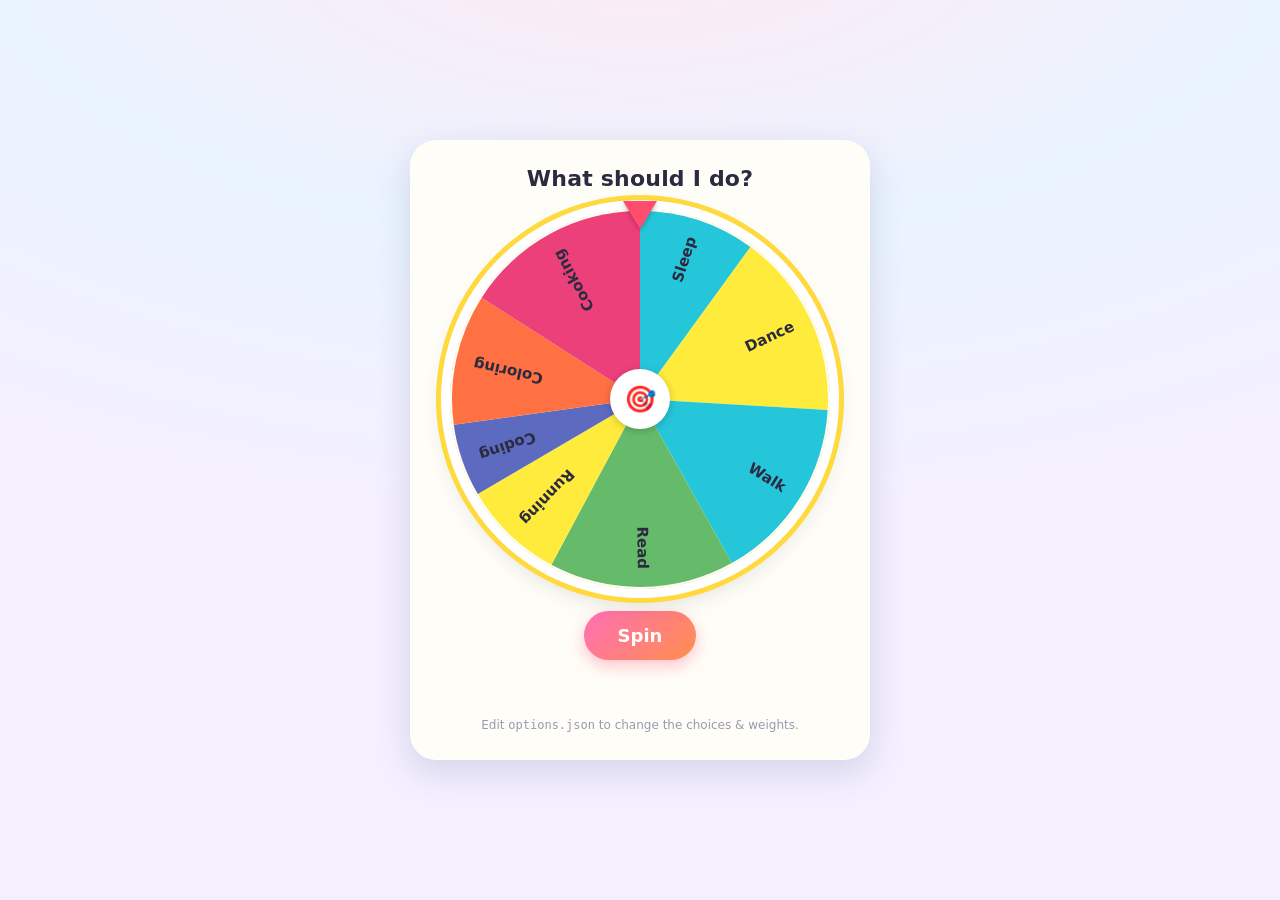
==== spinwheel/index.html @ aeafb0be "feat(spinwheel): Add configurable weighted spin wheel Random crypto-based stop (not riggable), per-o" ====
<!DOCTYPE html>
<html lang="en">
<head>
<meta charset="utf-8" />
<meta name="viewport" content="width=device-width, initial-scale=1" />
<title>Spin the Wheel</title>
<style>
  :root { --card: #fffdf7; --ink: #2b2b40; }
  * { box-sizing: border-box; }
  html, body { height: 100%; margin: 0; }
  body {
    font-family: ui-rounded, "SF Pro Rounded", "Segoe UI", system-ui, sans-serif;
    background: radial-gradient(1200px 600px at 50% -10%, #ffe9f3 0%, #eaf4ff 55%, #f4f0ff 100%);
    color: var(--ink);
    display: flex; align-items: center; justify-content: center;
    padding: 24px;
  }
  .card {
    width: min(94vw, 460px);
    background: var(--card);
    border-radius: 26px;
    padding: 24px 24px 28px;
    box-shadow: 0 12px 34px rgba(80, 80, 140, 0.18);
    text-align: center;
  }
  h1 { font-size: 22px; margin: 2px 0 18px; letter-spacing: .2px; }
  .wheel-wrap { position: relative; margin: 0 auto; }
  .pointer {
    position: absolute; top: -8px; left: 50%; transform: translateX(-50%);
    width: 0; height: 0; z-index: 3;
    border-left: 17px solid transparent; border-right: 17px solid transparent;
    border-top: 28px solid #ff4d6d;
    filter: drop-shadow(0 2px 2px rgba(0,0,0,.25));
  }
  #wheel { border-radius: 50%; box-shadow: 0 0 0 9px #fff, 0 0 0 14px #ffd93d, 0 10px 28px rgba(0,0,0,.18); }
  .hub {
    position: absolute; top: 50%; left: 50%; width: 60px; height: 60px;
    transform: translate(-50%, -50%); background: #fff; border-radius: 50%; z-index: 2;
    box-shadow: 0 2px 8px rgba(0,0,0,.2); display: flex; align-items: center; justify-content: center; font-size: 26px;
  }
  button {
    margin-top: 22px; border: 0; cursor: pointer; font: inherit; font-weight: 700; font-size: 18px; color: #fff;
    padding: 14px 34px; border-radius: 999px; background: linear-gradient(135deg, #ff6fb5, #ff8f4d);
    box-shadow: 0 6px 16px rgba(255, 110, 140, .4); transition: transform .08s ease, filter .2s ease;
  }
  button:hover { filter: brightness(1.05); }
  button:active { transform: scale(.96); }
  button:disabled { filter: grayscale(.4) brightness(.95); cursor: default; box-shadow: none; }
  .result { margin-top: 18px; min-height: 30px; font-size: 20px; font-weight: 700; }
  .result span { color: #ff4d6d; }
  .note { margin-top: 10px; font-size: 12px; color: #9a9ab0; }
  .note.warn { color: #e67700; font-weight: 600; }
</style>
</head>
<body>
  <div class="card">
    <h1 id="title">Spin the Wheel</h1>
    <div class="wheel-wrap" id="wrap">
      <div class="pointer"></div>
      <canvas id="wheel"></canvas>
      <div class="hub">🎯</div>
    </div>
    <button id="spin">Spin</button>
    <div class="result" id="result"></div>
    <div class="note" id="note">Edit <code>options.json</code> to change the choices &amp; weights.</div>
  </div>

<script>
(function () {
  "use strict";

  // ─── CONFIG — tweak here. Labels/weights/title live in options.json ───
  const CONFIG = {
    wheelSize: 380,
    spinSeconds: 5,
    minTurns: 5,
    colorMinDistance: 100,   // adjacent slices must differ by at least this (perceptual)
    palette: ["#FF5252","#FFB300","#FFEB3B","#66BB6A","#26C6DA","#42A5F5",
              "#5C6BC0","#AB47BC","#EC407A","#FF7043","#9CCC65","#26A69A"]
  };
  const DEFAULT = { title: "Spin the Wheel", options: { A:null,B:null,C:null,D:null,E:null,F:null } };

  const canvas = document.getElementById("wheel");
  const ctx = canvas.getContext("2d");
  const spinBtn = document.getElementById("spin");
  const resultEl = document.getElementById("result");
  const titleEl = document.getElementById("title");
  const noteEl = document.getElementById("note");
  const wrap = document.getElementById("wrap");

  const SIZE = CONFIG.wheelSize, R = SIZE / 2;
  canvas.width = SIZE; canvas.height = SIZE;
  canvas.style.width = SIZE + "px"; canvas.style.height = SIZE + "px";
  wrap.style.width = SIZE + "px"; wrap.style.height = SIZE + "px";

  let segments = [];   // [{label, color, startDeg, sizeDeg}]
  let rotation = 0;
  let spinning = false;

  function secureRandom() {
    const b = new Uint32Array(1); crypto.getRandomValues(b); return b[0] / 4294967296;
  }

  // ── parse options.json into [{label, weight|null}] (schema A: object map; also accepts arrays) ──
  function parseOptions(raw) {
    const out = [];
    const clampW = v => (typeof v === "number" && isFinite(v)) ? Math.max(0, Math.min(100, v)) : null;
    if (Array.isArray(raw)) {
      raw.forEach(it => {
        if (typeof it === "string") out.push({ label: it, weight: null });
        else if (it && typeof it === "object") out.push({ label: String(it.label), weight: clampW(it.weight) });
      });
    } else if (raw && typeof raw === "object") {
      Object.keys(raw).forEach(k => out.push({ label: k, weight: clampW(raw[k]) }));
    }
    return out;
  }

  // ── the weighting model ──
  // equal share E = 100/N. A weight w keeps w% of E; freed space is pooled and
  // split equally among the null options. No nulls → normalize weighted slices to fill.
  function computeShares(entries) {
    const N = entries.length, E = 100 / N;
    const nulls = [];
    let freed = 0, over = false;
    const pct = entries.map((e) => {
      if (e.weight == null) { nulls.push(e); return null; }
      const slice = (e.weight / 100) * E;
      freed += E - slice;
      return slice;
    });
    if (nulls.length) {
      const add = freed / nulls.length;
      entries.forEach((e, i) => { if (pct[i] == null) pct[i] = E + add; });
    } else {
      const sum = pct.reduce((a, b) => a + b, 0);
      if (sum > 0) for (let i = 0; i < pct.length; i++) pct[i] = pct[i] / sum * 100;
      else for (let i = 0; i < pct.length; i++) pct[i] = E;   // all zero → equal
    }
    return pct; // percentages, sum ~100
  }

  // ── colors: random, but each adjacent (incl wrap) differs perceptually ──
  function hexToRgb(h){ h=h.replace("#",""); return [parseInt(h.slice(0,2),16),parseInt(h.slice(2,4),16),parseInt(h.slice(4,6),16)]; }
  function colorDist(a, b){ // redmean perceptual distance
    const rm=(a[0]+b[0])/2, dr=a[0]-b[0], dg=a[1]-b[1], db=a[2]-b[2];
    return Math.sqrt((2+rm/256)*dr*dr + 4*dg*dg + (2+(255-rm)/256)*db*db);
  }
  function assignColors(n) {
    const pal = CONFIG.palette.map(h => ({ hex: h, rgb: hexToRgb(h) }));
    const out = [];
    for (let i = 0; i < n; i++) {
      const neighbors = [];
      if (i > 0) neighbors.push(out[i - 1]);
      if (i === n - 1 && n > 1) neighbors.push(out[0]);     // wrap: last touches first
      const scored = pal.map(c => ({
        c, d: neighbors.length ? Math.min.apply(null, neighbors.map(nb => colorDist(c.rgb, nb.rgb))) : Infinity
      }));
      const ok = scored.filter(s => s.d >= CONFIG.colorMinDistance);
      let pick;
      if (ok.length) pick = ok[Math.floor(secureRandom() * ok.length)].c;   // random among distinct-enough
      else { scored.sort((a, b) => b.d - a.d); pick = scored[0].c; }         // fallback: most distinct
      out.push(pick);
    }
    return out.map(c => c.hex);
  }

  function build(entries, title) {
    const pct = computeShares(entries);
    const colors = assignColors(entries.length);
    let cum = 0;
    segments = entries.map((e, i) => {
      const sizeDeg = pct[i] / 100 * 360;
      const s = { label: e.label, color: colors[i], startDeg: cum, sizeDeg: sizeDeg };
      cum += sizeDeg;
      return s;
    }).filter(s => s.sizeDeg > 0.0001);   // hide 0% slices
    if (title) { titleEl.textContent = title; document.title = title; }
    draw();
  }

  function draw() {
    ctx.clearRect(0, 0, SIZE, SIZE);
    segments.forEach(s => {
      const start = -Math.PI / 2 + s.startDeg * Math.PI / 180;
      const end = start + s.sizeDeg * Math.PI / 180;
      ctx.beginPath(); ctx.moveTo(R, R); ctx.arc(R, R, R - 2, start, end); ctx.closePath();
      ctx.fillStyle = s.color; ctx.fill();
      ctx.save();
      ctx.translate(R, R); ctx.rotate(start + (end - start) / 2);
      ctx.textAlign = "right"; ctx.textBaseline = "middle";
      ctx.fillStyle = "#2b2b40"; ctx.font = "700 15px ui-rounded, system-ui, sans-serif";
      const label = String(s.label);
      ctx.fillText(label.length > 16 ? label.slice(0, 15) + "…" : label, R - 20, 0);
      ctx.restore();
    });
  }

  // winner = whichever segment's angular range sits under the top pointer
  function winnerLabel(rot) {
    const a0 = ((-rot % 360) + 360) % 360;
    for (const s of segments) {
      if (a0 >= s.startDeg && a0 < s.startDeg + s.sizeDeg) return s.label;
    }
    return segments.length ? segments[segments.length - 1].label : "";
  }

  function spin() {
    if (spinning || segments.length < 1) return;
    spinning = true; spinBtn.disabled = true; resultEl.textContent = "";
    rotation += 360 * CONFIG.minTurns + secureRandom() * 360;
    canvas.style.transition = "transform " + CONFIG.spinSeconds + "s cubic-bezier(0.17,0.67,0.12,0.99)";
    canvas.style.transform = "rotate(" + rotation + "deg)";
  }
  canvas.addEventListener("transitionend", function () {
    spinning = false; spinBtn.disabled = false;
    resultEl.innerHTML = "🎉 <span>" + escapeHtml(winnerLabel(rotation)) + "</span>";
  });
  function escapeHtml(s){ return String(s).replace(/[&<>"']/g, c => ({ "&":"&amp;","<":"&lt;",">":"&gt;","\"":"&quot;","'":"&#39;" }[c])); }

  spinBtn.addEventListener("click", spin);

  fetch("options.json", { cache: "no-store" })
    .then(r => r.ok ? r.json() : Promise.reject())
    .then(cfg => {
      const entries = parseOptions(cfg.options);
      if (entries.length >= 2) build(entries, cfg.title);
      else build(parseOptions(DEFAULT.options), DEFAULT.title);
    })
    .catch(() => build(parseOptions(DEFAULT.options), DEFAULT.title));
})();
</script>
</body>
</html>
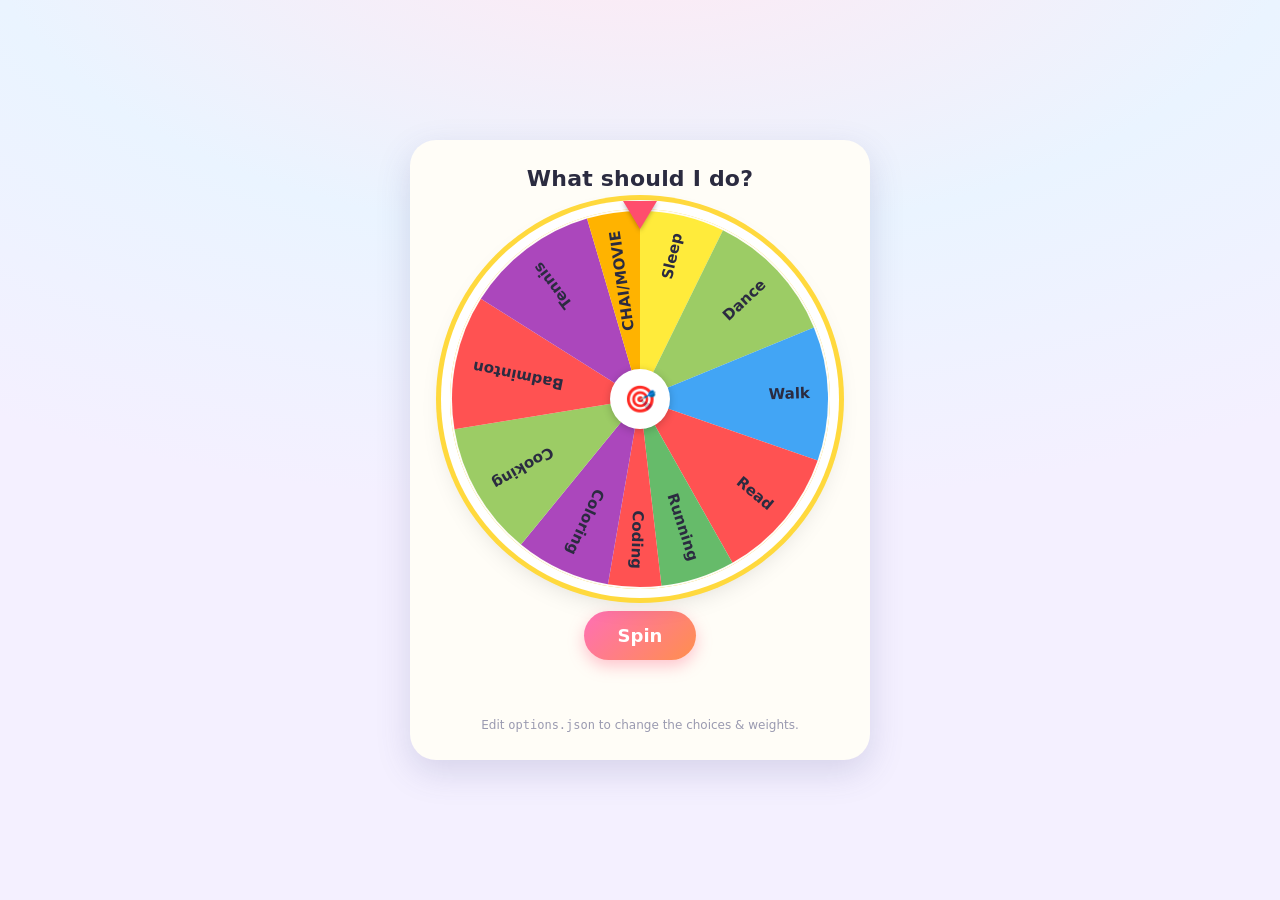
==== commit 6e73acb1: "fix(spinwheel): Randomize spin pace and duration Each spin now uses a random number of turns (4-9) a" ====
--- a/spinwheel/index.html
+++ b/spinwheel/index.html
@@ -72,8 +72,10 @@
   // ─── CONFIG — tweak here. Labels/weights/title live in options.json ───
   const CONFIG = {
     wheelSize: 380,
-    spinSeconds: 5,
-    minTurns: 5,
+    minTurns: 4,        // fewest full rotations per spin
+    maxTurns: 9,        // most full rotations  → pace varies randomly in between
+    minSeconds: 4,      // fastest spin
+    maxSeconds: 8,      // slowest spin         → duration varies randomly in between
     colorMinDistance: 100,   // adjacent slices must differ by at least this (perceptual)
     palette: ["#FF5252","#FFB300","#FFEB3B","#66BB6A","#26C6DA","#42A5F5",
               "#5C6BC0","#AB47BC","#EC407A","#FF7043","#9CCC65","#26A69A"]
@@ -208,8 +210,14 @@
   function spin() {
     if (spinning || segments.length < 1) return;
     spinning = true; spinBtn.disabled = true; resultEl.textContent = "";
-    rotation += 360 * CONFIG.minTurns + secureRandom() * 360;
-    canvas.style.transition = "transform " + CONFIG.spinSeconds + "s cubic-bezier(0.17,0.67,0.12,0.99)";
+    // randomize PACE (whole turns) and the final landing offset — both crypto-random,
+    // so each result is independent of where it stopped last time (no sequential stepping).
+    const turns = CONFIG.minTurns + Math.floor(secureRandom() * (CONFIG.maxTurns - CONFIG.minTurns + 1));
+    const offset = secureRandom() * 360;
+    rotation += turns * 360 + offset;
+    // randomize TIME (duration) too, so no two spins feel identical.
+    const dur = CONFIG.minSeconds + secureRandom() * (CONFIG.maxSeconds - CONFIG.minSeconds);
+    canvas.style.transition = "transform " + dur.toFixed(2) + "s cubic-bezier(0.17,0.67,0.12,0.99)";
     canvas.style.transform = "rotate(" + rotation + "deg)";
   }
   canvas.addEventListener("transitionend", function () {
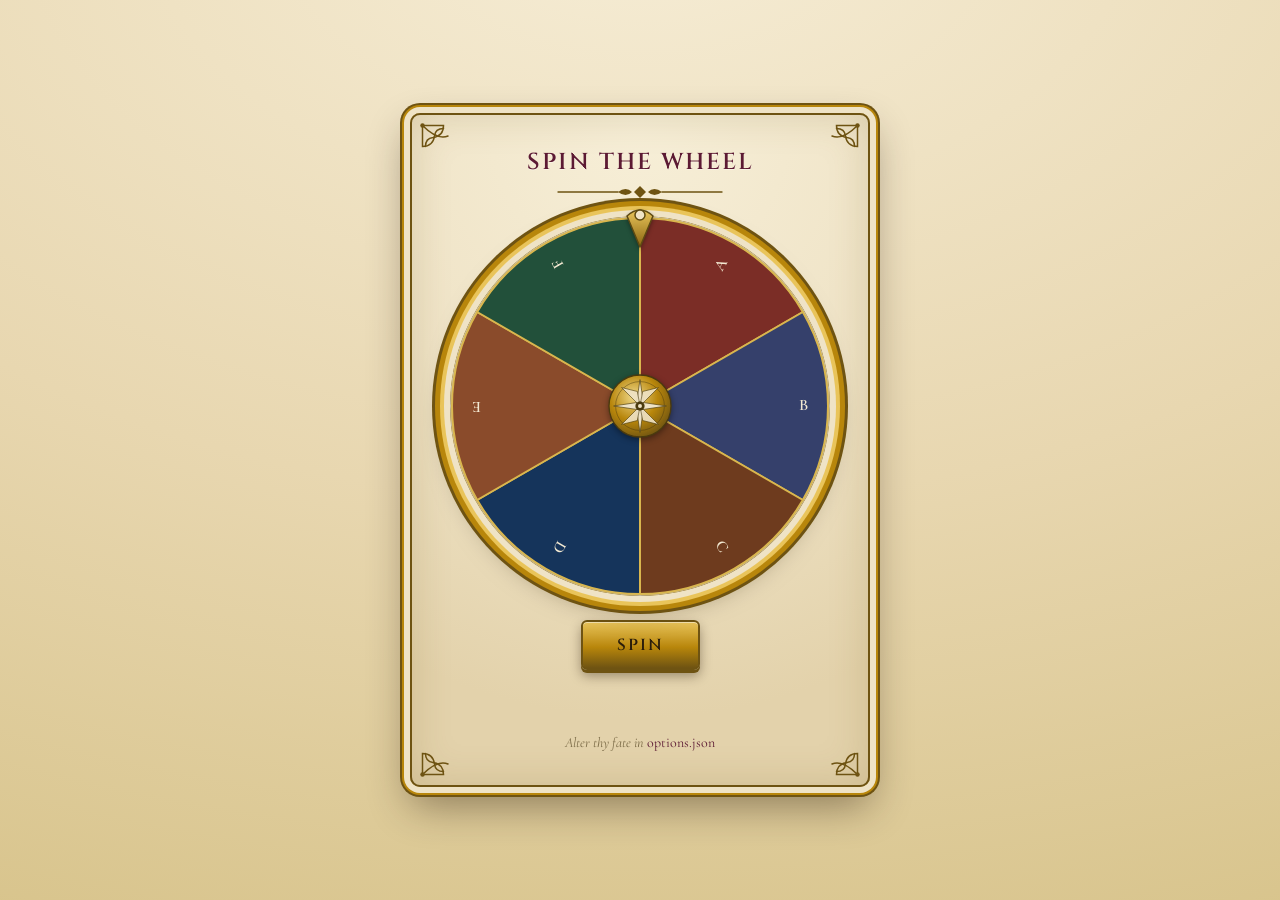
==== commit 17376a62: "style(spinwheel): Victorian theme + split into UI/logic/config Parchment + brass + jewel-tone wheel " ====
--- a/spinwheel/index.html
+++ b/spinwheel/index.html
@@ -4,239 +4,88 @@
 <meta charset="utf-8" />
 <meta name="viewport" content="width=device-width, initial-scale=1" />
 <title>Spin the Wheel</title>
-<style>
-  :root { --card: #fffdf7; --ink: #2b2b40; }
-  * { box-sizing: border-box; }
-  html, body { height: 100%; margin: 0; }
-  body {
-    font-family: ui-rounded, "SF Pro Rounded", "Segoe UI", system-ui, sans-serif;
-    background: radial-gradient(1200px 600px at 50% -10%, #ffe9f3 0%, #eaf4ff 55%, #f4f0ff 100%);
-    color: var(--ink);
-    display: flex; align-items: center; justify-content: center;
-    padding: 24px;
-  }
-  .card {
-    width: min(94vw, 460px);
-    background: var(--card);
-    border-radius: 26px;
-    padding: 24px 24px 28px;
-    box-shadow: 0 12px 34px rgba(80, 80, 140, 0.18);
-    text-align: center;
-  }
-  h1 { font-size: 22px; margin: 2px 0 18px; letter-spacing: .2px; }
-  .wheel-wrap { position: relative; margin: 0 auto; }
-  .pointer {
-    position: absolute; top: -8px; left: 50%; transform: translateX(-50%);
-    width: 0; height: 0; z-index: 3;
-    border-left: 17px solid transparent; border-right: 17px solid transparent;
-    border-top: 28px solid #ff4d6d;
-    filter: drop-shadow(0 2px 2px rgba(0,0,0,.25));
-  }
-  #wheel { border-radius: 50%; box-shadow: 0 0 0 9px #fff, 0 0 0 14px #ffd93d, 0 10px 28px rgba(0,0,0,.18); }
-  .hub {
-    position: absolute; top: 50%; left: 50%; width: 60px; height: 60px;
-    transform: translate(-50%, -50%); background: #fff; border-radius: 50%; z-index: 2;
-    box-shadow: 0 2px 8px rgba(0,0,0,.2); display: flex; align-items: center; justify-content: center; font-size: 26px;
-  }
-  button {
-    margin-top: 22px; border: 0; cursor: pointer; font: inherit; font-weight: 700; font-size: 18px; color: #fff;
-    padding: 14px 34px; border-radius: 999px; background: linear-gradient(135deg, #ff6fb5, #ff8f4d);
-    box-shadow: 0 6px 16px rgba(255, 110, 140, .4); transition: transform .08s ease, filter .2s ease;
-  }
-  button:hover { filter: brightness(1.05); }
-  button:active { transform: scale(.96); }
-  button:disabled { filter: grayscale(.4) brightness(.95); cursor: default; box-shadow: none; }
-  .result { margin-top: 18px; min-height: 30px; font-size: 20px; font-weight: 700; }
-  .result span { color: #ff4d6d; }
-  .note { margin-top: 10px; font-size: 12px; color: #9a9ab0; }
-  .note.warn { color: #e67700; font-weight: 600; }
-</style>
+<link rel="preconnect" href="https://fonts.googleapis.com">
+<link rel="preconnect" href="https://fonts.gstatic.com" crossorigin>
+<link href="https://fonts.googleapis.com/css2?family=Cinzel:wght@500;600;700&family=Cormorant+Garamond:ital,wght@0,500;0,600;0,700;1,500&display=swap" rel="stylesheet">
+<link rel="stylesheet" href="style.css">
 </head>
 <body>
-  <div class="card">
+  <div class="frame">
+    <!-- corner filigree (pure SVG) -->
+    <svg class="corner tl" viewBox="0 0 64 64" fill="none" stroke="currentColor" stroke-width="2" stroke-linecap="round">
+      <path d="M6 6 H34 Q34 20 20 22 Q10 23 10 34"/>
+      <path d="M6 6 V34 Q20 34 22 20 Q23 10 34 10"/>
+      <path d="M6 6 Q26 26 40 20"/><circle cx="6" cy="6" r="3" fill="currentColor" stroke="none"/>
+    </svg>
+    <svg class="corner tr" viewBox="0 0 64 64" fill="none" stroke="currentColor" stroke-width="2" stroke-linecap="round">
+      <path d="M6 6 H34 Q34 20 20 22 Q10 23 10 34"/>
+      <path d="M6 6 V34 Q20 34 22 20 Q23 10 34 10"/>
+      <path d="M6 6 Q26 26 40 20"/><circle cx="6" cy="6" r="3" fill="currentColor" stroke="none"/>
+    </svg>
+    <svg class="corner bl" viewBox="0 0 64 64" fill="none" stroke="currentColor" stroke-width="2" stroke-linecap="round">
+      <path d="M6 6 H34 Q34 20 20 22 Q10 23 10 34"/>
+      <path d="M6 6 V34 Q20 34 22 20 Q23 10 34 10"/>
+      <path d="M6 6 Q26 26 40 20"/><circle cx="6" cy="6" r="3" fill="currentColor" stroke="none"/>
+    </svg>
+    <svg class="corner br" viewBox="0 0 64 64" fill="none" stroke="currentColor" stroke-width="2" stroke-linecap="round">
+      <path d="M6 6 H34 Q34 20 20 22 Q10 23 10 34"/>
+      <path d="M6 6 V34 Q20 34 22 20 Q23 10 34 10"/>
+      <path d="M6 6 Q26 26 40 20"/><circle cx="6" cy="6" r="3" fill="currentColor" stroke="none"/>
+    </svg>
+
     <h1 id="title">Spin the Wheel</h1>
+
+    <!-- ornamental divider -->
+    <svg class="divider" viewBox="0 0 200 16" fill="none" stroke="currentColor" stroke-width="1.4" stroke-linecap="round">
+      <path d="M18 8 H78"/><path d="M122 8 H182"/>
+      <path d="M78 8 Q86 2 92 8 Q86 14 78 8" fill="currentColor" stroke="none"/>
+      <path d="M122 8 Q114 2 108 8 Q114 14 122 8" fill="currentColor" stroke="none"/>
+      <path d="M100 2 l6 6 -6 6 -6 -6 z" fill="currentColor" stroke="none"/>
+    </svg>
+
     <div class="wheel-wrap" id="wrap">
-      <div class="pointer"></div>
+      <!-- brass pointer -->
+      <svg class="pointer" width="34" height="46" viewBox="0 0 34 46">
+        <defs><linearGradient id="brassP" x1="0" y1="0" x2="0" y2="1">
+          <stop offset="0" stop-color="#e9c45a"/><stop offset="1" stop-color="#8a6510"/></linearGradient></defs>
+        <path d="M17 45 L4 14 Q17 2 30 14 Z" fill="url(#brassP)" stroke="#5e4a12" stroke-width="1.5" stroke-linejoin="round"/>
+        <circle cx="17" cy="13" r="5" fill="#efe3c6" stroke="#5e4a12" stroke-width="1.5"/>
+      </svg>
+
       <canvas id="wheel"></canvas>
-      <div class="hub">🎯</div>
+
+      <!-- brass compass-rose medallion (center) -->
+      <svg class="hub" viewBox="0 0 100 100">
+        <defs><radialGradient id="brassH" cx="40%" cy="35%" r="70%">
+          <stop offset="0" stop-color="#f0d98a"/>
+          <stop offset="55%" stop-color="#b8860b"/>
+          <stop offset="100%" stop-color="#6e5312"/></radialGradient></defs>
+        <circle cx="50" cy="50" r="47" fill="url(#brassH)" stroke="#4a3a0e" stroke-width="2"/>
+        <circle cx="50" cy="50" r="37" fill="none" stroke="#4a3a0e" stroke-width="1" opacity=".7"/>
+        <g fill="#efe3c6" stroke="#4a3a0e" stroke-width="1" stroke-linejoin="round">
+          <path d="M50 10 L56 50 L50 90 L44 50 Z"/>
+          <path d="M10 50 L50 44 L90 50 L50 56 Z"/>
+          <path d="M22 22 L50 50 L46 28 Z" opacity=".9"/>
+          <path d="M78 22 L50 50 L54 28 Z" opacity=".9"/>
+          <path d="M22 78 L50 50 L46 72 Z" opacity=".9"/>
+          <path d="M78 78 L50 50 L54 72 Z" opacity=".9"/>
+        </g>
+        <circle cx="50" cy="50" r="7" fill="#4a3a0e"/>
+        <circle cx="50" cy="50" r="3" fill="#efe3c6"/>
+      </svg>
     </div>
+
     <button id="spin">Spin</button>
-    <div class="result" id="result"></div>
-    <div class="note" id="note">Edit <code>options.json</code> to change the choices &amp; weights.</div>
+
+    <div class="result" id="result">
+      <svg class="fleur" viewBox="0 0 26 18" fill="currentColor"><path d="M2 9 Q10 2 13 9 Q10 16 2 9 Z M24 9 Q16 2 13 9 Q16 16 24 9 Z"/></svg>
+      <span class="word" id="word"></span>
+      <svg class="fleur" viewBox="0 0 26 18" fill="currentColor"><path d="M2 9 Q10 2 13 9 Q10 16 2 9 Z M24 9 Q16 2 13 9 Q16 16 24 9 Z"/></svg>
+    </div>
+
+    <div class="caption">Alter thy fate in <code>options.json</code></div>
   </div>
 
-<script>
-(function () {
-  "use strict";
-
-  // ─── CONFIG — tweak here. Labels/weights/title live in options.json ───
-  const CONFIG = {
-    wheelSize: 380,
-    minTurns: 4,        // fewest full rotations per spin
-    maxTurns: 9,        // most full rotations  → pace varies randomly in between
-    minSeconds: 4,      // fastest spin
-    maxSeconds: 8,      // slowest spin         → duration varies randomly in between
-    colorMinDistance: 100,   // adjacent slices must differ by at least this (perceptual)
-    palette: ["#FF5252","#FFB300","#FFEB3B","#66BB6A","#26C6DA","#42A5F5",
-              "#5C6BC0","#AB47BC","#EC407A","#FF7043","#9CCC65","#26A69A"]
-  };
-  const DEFAULT = { title: "Spin the Wheel", options: { A:null,B:null,C:null,D:null,E:null,F:null } };
-
-  const canvas = document.getElementById("wheel");
-  const ctx = canvas.getContext("2d");
-  const spinBtn = document.getElementById("spin");
-  const resultEl = document.getElementById("result");
-  const titleEl = document.getElementById("title");
-  const noteEl = document.getElementById("note");
-  const wrap = document.getElementById("wrap");
-
-  const SIZE = CONFIG.wheelSize, R = SIZE / 2;
-  canvas.width = SIZE; canvas.height = SIZE;
-  canvas.style.width = SIZE + "px"; canvas.style.height = SIZE + "px";
-  wrap.style.width = SIZE + "px"; wrap.style.height = SIZE + "px";
-
-  let segments = [];   // [{label, color, startDeg, sizeDeg}]
-  let rotation = 0;
-  let spinning = false;
-
-  function secureRandom() {
-    const b = new Uint32Array(1); crypto.getRandomValues(b); return b[0] / 4294967296;
-  }
-
-  // ── parse options.json into [{label, weight|null}] (schema A: object map; also accepts arrays) ──
-  function parseOptions(raw) {
-    const out = [];
-    const clampW = v => (typeof v === "number" && isFinite(v)) ? Math.max(0, Math.min(100, v)) : null;
-    if (Array.isArray(raw)) {
-      raw.forEach(it => {
-        if (typeof it === "string") out.push({ label: it, weight: null });
-        else if (it && typeof it === "object") out.push({ label: String(it.label), weight: clampW(it.weight) });
-      });
-    } else if (raw && typeof raw === "object") {
-      Object.keys(raw).forEach(k => out.push({ label: k, weight: clampW(raw[k]) }));
-    }
-    return out;
-  }
-
-  // ── the weighting model ──
-  // equal share E = 100/N. A weight w keeps w% of E; freed space is pooled and
-  // split equally among the null options. No nulls → normalize weighted slices to fill.
-  function computeShares(entries) {
-    const N = entries.length, E = 100 / N;
-    const nulls = [];
-    let freed = 0, over = false;
-    const pct = entries.map((e) => {
-      if (e.weight == null) { nulls.push(e); return null; }
-      const slice = (e.weight / 100) * E;
-      freed += E - slice;
-      return slice;
-    });
-    if (nulls.length) {
-      const add = freed / nulls.length;
-      entries.forEach((e, i) => { if (pct[i] == null) pct[i] = E + add; });
-    } else {
-      const sum = pct.reduce((a, b) => a + b, 0);
-      if (sum > 0) for (let i = 0; i < pct.length; i++) pct[i] = pct[i] / sum * 100;
-      else for (let i = 0; i < pct.length; i++) pct[i] = E;   // all zero → equal
-    }
-    return pct; // percentages, sum ~100
-  }
-
-  // ── colors: random, but each adjacent (incl wrap) differs perceptually ──
-  function hexToRgb(h){ h=h.replace("#",""); return [parseInt(h.slice(0,2),16),parseInt(h.slice(2,4),16),parseInt(h.slice(4,6),16)]; }
-  function colorDist(a, b){ // redmean perceptual distance
-    const rm=(a[0]+b[0])/2, dr=a[0]-b[0], dg=a[1]-b[1], db=a[2]-b[2];
-    return Math.sqrt((2+rm/256)*dr*dr + 4*dg*dg + (2+(255-rm)/256)*db*db);
-  }
-  function assignColors(n) {
-    const pal = CONFIG.palette.map(h => ({ hex: h, rgb: hexToRgb(h) }));
-    const out = [];
-    for (let i = 0; i < n; i++) {
-      const neighbors = [];
-      if (i > 0) neighbors.push(out[i - 1]);
-      if (i === n - 1 && n > 1) neighbors.push(out[0]);     // wrap: last touches first
-      const scored = pal.map(c => ({
-        c, d: neighbors.length ? Math.min.apply(null, neighbors.map(nb => colorDist(c.rgb, nb.rgb))) : Infinity
-      }));
-      const ok = scored.filter(s => s.d >= CONFIG.colorMinDistance);
-      let pick;
-      if (ok.length) pick = ok[Math.floor(secureRandom() * ok.length)].c;   // random among distinct-enough
-      else { scored.sort((a, b) => b.d - a.d); pick = scored[0].c; }         // fallback: most distinct
-      out.push(pick);
-    }
-    return out.map(c => c.hex);
-  }
-
-  function build(entries, title) {
-    const pct = computeShares(entries);
-    const colors = assignColors(entries.length);
-    let cum = 0;
-    segments = entries.map((e, i) => {
-      const sizeDeg = pct[i] / 100 * 360;
-      const s = { label: e.label, color: colors[i], startDeg: cum, sizeDeg: sizeDeg };
-      cum += sizeDeg;
-      return s;
-    }).filter(s => s.sizeDeg > 0.0001);   // hide 0% slices
-    if (title) { titleEl.textContent = title; document.title = title; }
-    draw();
-  }
-
-  function draw() {
-    ctx.clearRect(0, 0, SIZE, SIZE);
-    segments.forEach(s => {
-      const start = -Math.PI / 2 + s.startDeg * Math.PI / 180;
-      const end = start + s.sizeDeg * Math.PI / 180;
-      ctx.beginPath(); ctx.moveTo(R, R); ctx.arc(R, R, R - 2, start, end); ctx.closePath();
-      ctx.fillStyle = s.color; ctx.fill();
-      ctx.save();
-      ctx.translate(R, R); ctx.rotate(start + (end - start) / 2);
-      ctx.textAlign = "right"; ctx.textBaseline = "middle";
-      ctx.fillStyle = "#2b2b40"; ctx.font = "700 15px ui-rounded, system-ui, sans-serif";
-      const label = String(s.label);
-      ctx.fillText(label.length > 16 ? label.slice(0, 15) + "…" : label, R - 20, 0);
-      ctx.restore();
-    });
-  }
-
-  // winner = whichever segment's angular range sits under the top pointer
-  function winnerLabel(rot) {
-    const a0 = ((-rot % 360) + 360) % 360;
-    for (const s of segments) {
-      if (a0 >= s.startDeg && a0 < s.startDeg + s.sizeDeg) return s.label;
-    }
-    return segments.length ? segments[segments.length - 1].label : "";
-  }
-
-  function spin() {
-    if (spinning || segments.length < 1) return;
-    spinning = true; spinBtn.disabled = true; resultEl.textContent = "";
-    // randomize PACE (whole turns) and the final landing offset — both crypto-random,
-    // so each result is independent of where it stopped last time (no sequential stepping).
-    const turns = CONFIG.minTurns + Math.floor(secureRandom() * (CONFIG.maxTurns - CONFIG.minTurns + 1));
-    const offset = secureRandom() * 360;
-    rotation += turns * 360 + offset;
-    // randomize TIME (duration) too, so no two spins feel identical.
-    const dur = CONFIG.minSeconds + secureRandom() * (CONFIG.maxSeconds - CONFIG.minSeconds);
-    canvas.style.transition = "transform " + dur.toFixed(2) + "s cubic-bezier(0.17,0.67,0.12,0.99)";
-    canvas.style.transform = "rotate(" + rotation + "deg)";
-  }
-  canvas.addEventListener("transitionend", function () {
-    spinning = false; spinBtn.disabled = false;
-    resultEl.innerHTML = "🎉 <span>" + escapeHtml(winnerLabel(rotation)) + "</span>";
-  });
-  function escapeHtml(s){ return String(s).replace(/[&<>"']/g, c => ({ "&":"&amp;","<":"&lt;",">":"&gt;","\"":"&quot;","'":"&#39;" }[c])); }
-
-  spinBtn.addEventListener("click", spin);
-
-  fetch("options.json", { cache: "no-store" })
-    .then(r => r.ok ? r.json() : Promise.reject())
-    .then(cfg => {
-      const entries = parseOptions(cfg.options);
-      if (entries.length >= 2) build(entries, cfg.title);
-      else build(parseOptions(DEFAULT.options), DEFAULT.title);
-    })
-    .catch(() => build(parseOptions(DEFAULT.options), DEFAULT.title));
-})();
-</script>
+  <script src="wheel.js"></script>
 </body>
 </html>
--- a/spinwheel/style.css
+++ b/spinwheel/style.css
@@ -0,0 +1,79 @@
+:root{
+  --parch:#efe3c6; --parch2:#e3d2ab; --ink:#3a2a16; --brass:#b8860b;
+  --brass-d:#6e5312; --brass-l:#e9c45a; --wine:#5c1a33;
+}
+*{ box-sizing:border-box; }
+html,body{ height:100%; margin:0; }
+body{
+  font-family:"Cormorant Garamond", Georgia, serif;
+  color:var(--ink);
+  /* aged paper — layered gradients, no images */
+  background:
+    radial-gradient(140% 120% at 50% -10%, #f6edd6 0%, #e8d7b0 55%, #d8c48c 100%),
+    linear-gradient(135deg,#e7d6af,#efe3c6 40%,#e3d1a8);
+  background-color:#e7d6af;
+  display:flex; align-items:center; justify-content:center; padding:26px;
+}
+.frame{
+  position:relative; width:min(94vw,460px);
+  background:radial-gradient(120% 90% at 50% 0%, #f7efd8 0%, var(--parch) 55%, var(--parch2) 100%);
+  border:2px solid var(--brass-d);
+  border-radius:10px;
+  padding:30px 28px 34px;
+  box-shadow:
+    0 0 0 6px var(--parch),
+    0 0 0 8px var(--brass),
+    0 0 0 10px var(--brass-d),
+    0 18px 40px rgba(40,25,10,.45),
+    inset 0 0 40px rgba(110,83,18,.18);
+  text-align:center;
+}
+/* hand-drawn filigree in the four corners */
+.corner{ position:absolute; width:48px; height:48px; color:var(--brass-d); }
+.corner.tl{ top:6px;  left:6px; }
+.corner.tr{ top:6px;  right:6px; transform:scaleX(-1); }
+.corner.bl{ bottom:6px; left:6px; transform:scaleY(-1); }
+.corner.br{ bottom:6px; right:6px; transform:scale(-1,-1); }
+
+h1{
+  font-family:"Cinzel", serif; font-weight:600; font-size:23px;
+  letter-spacing:2px; text-transform:uppercase; margin:2px 0 6px;
+  color:var(--wine); text-shadow:0 1px 0 rgba(255,255,255,.4);
+}
+.divider{ display:block; margin:2px auto 16px; width:200px; height:16px; color:var(--brass-d); }
+
+.wheel-wrap{ position:relative; margin:4px auto 0; }
+.pointer{ position:absolute; top:-14px; left:50%; transform:translateX(-50%); z-index:4;
+          filter:drop-shadow(0 2px 2px rgba(0,0,0,.35)); }
+#wheel{
+  border-radius:50%;
+  box-shadow:
+    0 0 0 6px var(--parch),
+    0 0 0 10px var(--brass-l),
+    0 0 0 15px var(--brass),
+    0 0 0 18px var(--brass-d),
+    0 10px 26px rgba(40,25,10,.5),
+    inset 0 0 30px rgba(0,0,0,.35);
+}
+.hub{ position:absolute; top:50%; left:50%; width:66px; height:66px; transform:translate(-50%,-50%);
+      z-index:3; filter:drop-shadow(0 2px 3px rgba(0,0,0,.4)); }
+
+button{
+  margin-top:24px; cursor:pointer; border:2px solid var(--brass-d);
+  font-family:"Cinzel", serif; font-weight:600; font-size:16px; letter-spacing:2px;
+  text-transform:uppercase; color:#2a1d0b;
+  padding:12px 34px; border-radius:6px;
+  background:linear-gradient(180deg,var(--brass-l) 0%, var(--brass) 55%, var(--brass-d) 100%);
+  box-shadow:0 3px 0 var(--brass-d), 0 6px 12px rgba(40,25,10,.4), inset 0 1px 0 rgba(255,255,255,.5);
+  transition:transform .08s ease, filter .2s ease;
+}
+button:hover{ filter:brightness(1.06); }
+button:active{ transform:translateY(2px); box-shadow:0 1px 0 var(--brass-d), 0 3px 8px rgba(40,25,10,.4); }
+button:disabled{ filter:grayscale(.5) brightness(.9); cursor:default; }
+
+.result{ margin-top:18px; min-height:34px; display:flex; align-items:center; justify-content:center; gap:12px; }
+.result .word{ font-family:"Cinzel", serif; font-weight:600; font-size:21px; letter-spacing:1px; color:var(--wine); }
+.result .fleur{ width:26px; height:18px; color:var(--brass-d); opacity:0; transition:opacity .4s ease; }
+.result.show .fleur{ opacity:1; }
+.caption{ margin-top:12px; font-style:italic; font-size:14px; color:#7a6a46; }
+.caption code{ font-family:"Cormorant Garamond",serif; font-style:normal; color:var(--wine); }
